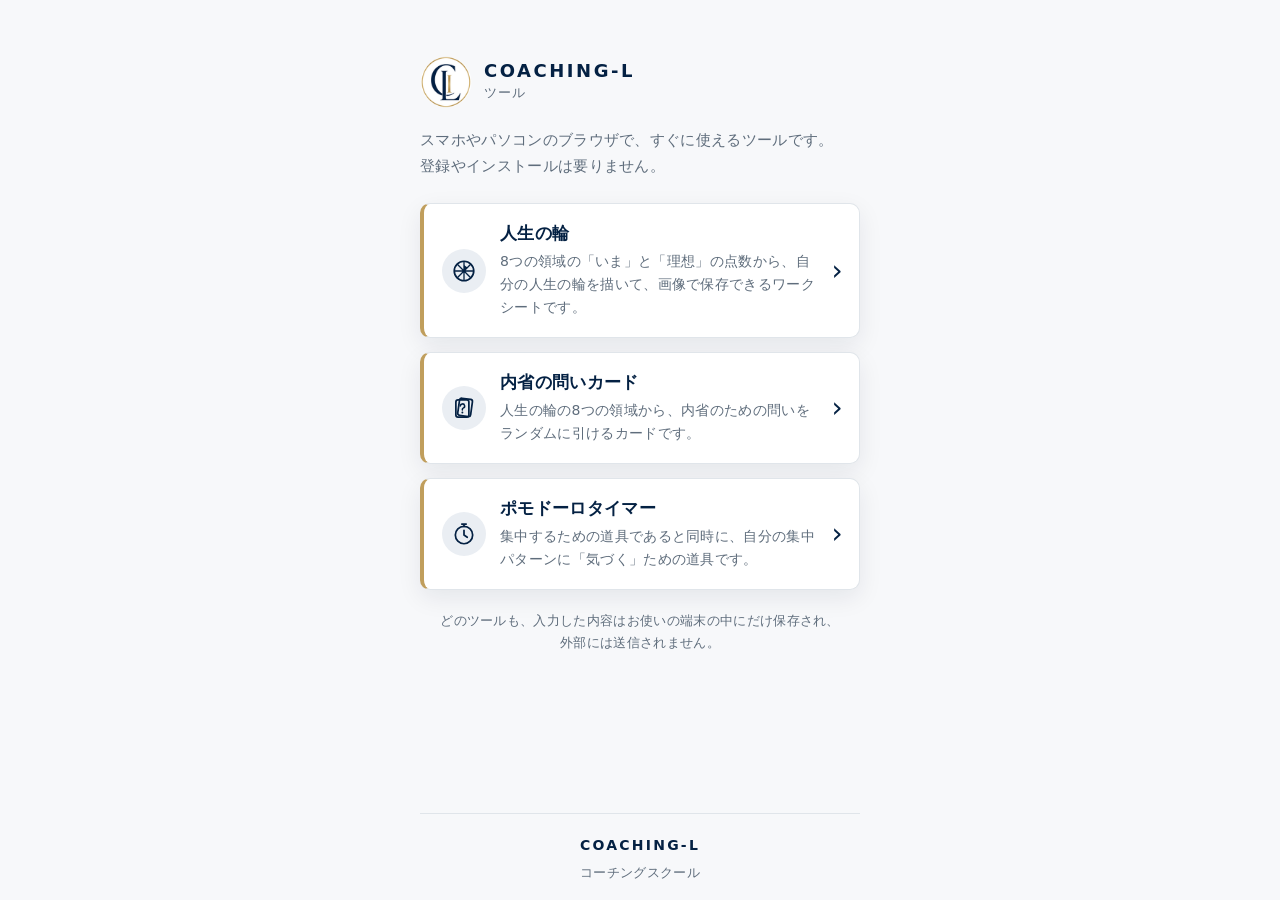
==== index.html @ bad12d6d "Add tools top page and set custom domain tools.coaching-l.net - index.html: links to the-wheel-of-li" ====
<!DOCTYPE html>
<html lang="ja">
<head>
  <meta charset="utf-8">
  <meta name="viewport" content="width=device-width, initial-scale=1, viewport-fit=cover">
  <meta http-equiv="Content-Security-Policy" content="default-src 'none'; style-src 'self'; img-src 'self'; base-uri 'none'; form-action 'none'">
  <meta name="description" content="コーチングスクール COACHING-L の、ブラウザで使える無料ツールの一覧です。">
  <meta name="format-detection" content="telephone=no">
  <meta name="referrer" content="no-referrer">
  <meta name="color-scheme" content="light dark">
  <meta name="theme-color" content="#f7f8fa" media="(prefers-color-scheme: light)">
  <meta name="theme-color" content="#02172f" media="(prefers-color-scheme: dark)">
  <title>ツール | COACHING-L</title>
  <!-- このページと 404.html は、どの URL で表示されても読み込めるように、/ から始まるパスで書く -->
  <link rel="icon" href="/icons/favicon-32.png" sizes="32x32" type="image/png">
  <link rel="icon" href="/icons/icon-192.png" sizes="192x192" type="image/png">
  <link rel="apple-touch-icon" href="/icons/apple-touch-icon.png">
  <meta name="apple-mobile-web-app-title" content="COACHING-L">
  <!-- ?v= は style.css を変えるたびに1つ上げる（ブラウザに古いファイルが残って、表示が崩れるのを防ぐ） -->
  <link rel="stylesheet" href="/style.css?v=1">
</head>
<body>
  <div class="app">
    <!-- ロゴ＋COACHING-L（各ツールと同じ組み方） -->
    <header class="brand-header">
      <img class="brand-logo" src="/icons/logo-144.png" width="52" height="52" alt="">
      <div>
        <p class="brand-name">COACHING-L</p>
        <h1 class="app-title">ツール</h1>
      </div>
    </header>
    <p class="intro"><span class="phrase">スマホやパソコンのブラウザで、</span><span class="phrase">すぐに使えるツールです。</span><span class="phrase">登録やインストールは要りません。</span></p>

    <main>
      <!-- ツールを足すときは、<li> を1つ増やす（リンク先は /リポジトリ名/） -->
      <ul class="tool-list">
        <li>
          <a class="tool-card" href="/the-wheel-of-life/">
            <svg class="tool-icon" viewBox="0 0 24 24" aria-hidden="true" focusable="false">
              <circle cx="12" cy="12" r="9" fill="none" stroke="currentColor" stroke-width="1.6"/>
              <path d="M12 3v18M3 12h18M5.6 5.6l12.8 12.8M18.4 5.6 5.6 18.4" fill="none" stroke="currentColor" stroke-width="1.2"/>
              <path d="M12 12 12 6.5 15.2 8.8Z" fill="currentColor"/>
            </svg>
            <span class="tool-body">
              <span class="tool-name">人生の輪</span>
              <span class="tool-desc">8つの領域の「いま」と「理想」の点数から、自分の人生の輪を描いて、画像で保存できるワークシートです。</span>
            </span>
            <span class="tool-arrow" aria-hidden="true">›</span>
          </a>
        </li>
        <li>
          <a class="tool-card" href="/reflection-cards/">
            <svg class="tool-icon" viewBox="0 0 24 24" aria-hidden="true" focusable="false">
              <rect x="7" y="3.5" width="12" height="16" rx="2" fill="none" stroke="currentColor" stroke-width="1.6" transform="rotate(8 13 11.5)"/>
              <rect x="4.5" y="4.5" width="12" height="16" rx="2" fill="none" stroke="currentColor" stroke-width="1.6"/>
              <path d="M8.6 10.2a2 2 0 1 1 2.6 1.9c-.5.2-.7.6-.7 1.1v.6" fill="none" stroke="currentColor" stroke-width="1.4" stroke-linecap="round"/>
              <circle cx="10.5" cy="16.2" r=".9" fill="currentColor"/>
            </svg>
            <span class="tool-body">
              <span class="tool-name">内省の問いカード</span>
              <span class="tool-desc">人生の輪の8つの領域から、内省のための問いをランダムに引けるカードです。</span>
            </span>
            <span class="tool-arrow" aria-hidden="true">›</span>
          </a>
        </li>
        <li>
          <a class="tool-card" href="/pomodoro/">
            <svg class="tool-icon" viewBox="0 0 24 24" aria-hidden="true" focusable="false">
              <circle cx="12" cy="13" r="8" fill="none" stroke="currentColor" stroke-width="1.6"/>
              <path d="M10 2.8h4M12 2.8V5M12 13V8.6M12 13l3 2" fill="none" stroke="currentColor" stroke-width="1.6" stroke-linecap="round"/>
            </svg>
            <span class="tool-body">
              <span class="tool-name">ポモドーロタイマー</span>
              <span class="tool-desc">集中するための道具であると同時に、自分の集中パターンに「気づく」ための道具です。</span>
            </span>
            <span class="tool-arrow" aria-hidden="true">›</span>
          </a>
        </li>
      </ul>

      <p class="privacy-note"><span class="phrase">どのツールも、入力した内容は</span><span class="phrase">お使いの端末の中にだけ保存され、</span><span class="phrase">外部には送信されません。</span></p>
    </main>

    <footer class="app-footer">
      <p class="footer-brand">COACHING-L</p>
      <p class="footer-note">コーチングスクール</p>
    </footer>
  </div>
</body>
</html>
---- style.css ----
/* COACHING-L ツールのトップページ
   スマホ優先。外部フォントは使わず、端末のフォントで表示します。 */

/* 色・ロゴの組み方は、各ツール（人生の輪・問いカード・ポモドーロタイマー）とそろえています。
   紺 #042143 / 濃い紺 #02172f / 金 #c09e5c / 濃い金 #98783d / 背景 #f7f8fa / 文字 #293746 */
:root {
  --bg: #f7f8fa;
  --surface: #ffffff;
  --text: #293746;
  --text-muted: #5f6d7c;
  --heading: #042143;
  --accent: #042143; /* アイコン・矢印・ボタン */
  --accent-soft: #eaeef3; /* アイコンの下地 */
  --accent-contrast: #ffffff; /* ボタンの文字 */
  --gold: #c09e5c; /* 飾りの線 */
  --border: #d3dae2;
  --line: #e0e5ea;
  --focus-ring: #98783d;

  --radius: 10px; /* カード（ホームページと同じ） */
  --shadow: 0 8px 24px rgba(2, 23, 47, 0.08);
  --font: -apple-system, BlinkMacSystemFont, "Helvetica Neue", "Noto Sans JP", "Hiragino Sans",
    "Hiragino Kaku Gothic ProN", "Yu Gothic UI", "Yu Gothic", "Meiryo", system-ui, sans-serif;

  color-scheme: light dark;
}

/* ダークモード（端末の設定に合わせて自動で切り替え）。紺を背景にして、金を差し色にする */
@media (prefers-color-scheme: dark) {
  :root {
    --bg: #02172f;
    --surface: #0a2945;
    --text: #e9edf1;
    --text-muted: #a8b4c2;
    --heading: #f3f5f8;
    --accent: #c09e5c;
    --accent-soft: #0f3152;
    --accent-contrast: #02172f;
    --gold: #c09e5c;
    --border: #24476b;
    --line: #1a3a5c;
    --focus-ring: #c09e5c;

    --shadow: none;
  }
}

/* ---------- 基本 ---------- */

*,
*::before,
*::after {
  box-sizing: border-box;
}

html {
  -webkit-text-size-adjust: 100%;
  text-size-adjust: 100%;
}

body {
  margin: 0;
  min-height: 100vh;
  min-height: 100dvh;
  background: var(--bg);
  color: var(--text);
  font-family: var(--font);
  font-size: 16px;
  line-height: 1.7;
  letter-spacing: 0.02em;
  -webkit-font-smoothing: antialiased;
  -webkit-tap-highlight-color: transparent;
}

p,
h1,
h2,
ul {
  margin: 0;
}

:focus-visible {
  outline: 3px solid var(--focus-ring);
  outline-offset: 2px;
}

/* 文の途中で折り返さず、意味のまとまりごとに改行する */
.phrase {
  display: inline-block;
}

/* ---------- 画面の枠 ---------- */

.app {
  display: flex;
  flex-direction: column;
  width: 100%;
  max-width: 480px;
  min-height: 100vh;
  min-height: 100dvh;
  margin: 0 auto;
  padding: max(28px, env(safe-area-inset-top)) max(20px, env(safe-area-inset-right))
    max(16px, env(safe-area-inset-bottom)) max(20px, env(safe-area-inset-left));
}

main {
  flex: 1;
}

/* ---------- ロゴ＋COACHING-L ---------- */

.brand-header {
  display: flex;
  align-items: center;
  gap: 12px;
}

.brand-logo {
  flex: none;
  width: 52px;
  height: 52px;
}

.brand-name {
  color: var(--heading);
  font-size: 1.125rem;
  font-weight: 700;
  line-height: 1.25;
  letter-spacing: 0.14em;
}

.app-title {
  font-size: 0.8125rem;
  font-weight: 500;
  color: var(--text-muted);
  letter-spacing: 0.08em;
}

.intro {
  margin-top: 20px;
  color: var(--text-muted);
  font-size: 0.9375rem;
}

/* ---------- ツールの一覧 ---------- */

.tool-list {
  display: grid;
  gap: 14px;
  margin-top: 24px;
  padding: 0;
  list-style: none;
}

/* カード全体を1つのリンクにして、どこを押しても開けるようにする */
.tool-card {
  display: flex;
  align-items: center;
  gap: 14px;
  padding: 18px 16px 18px 18px;
  border: 1px solid var(--line);
  border-left: 4px solid var(--gold);
  border-radius: var(--radius);
  background: var(--surface);
  box-shadow: var(--shadow);
  color: inherit;
  text-decoration: none;
  transition: border-color 0.15s ease, transform 0.15s ease;
}

.tool-card:active {
  transform: scale(0.99);
}

@media (hover: hover) {
  .tool-card:hover {
    border-color: var(--border);
    border-left-color: var(--gold);
  }

  .tool-card:hover .tool-arrow {
    transform: translateX(3px);
  }
}

.tool-icon {
  flex: none;
  width: 44px;
  height: 44px;
  padding: 9px;
  border-radius: 50%;
  background: var(--accent-soft);
  color: var(--accent);
}

.tool-body {
  display: flex;
  flex: 1;
  flex-direction: column;
  gap: 4px;
  min-width: 0;
}

.tool-name {
  color: var(--heading);
  font-size: 1.0625rem;
  font-weight: 700;
  line-height: 1.4;
}

.tool-desc {
  color: var(--text-muted);
  font-size: 0.875rem;
  line-height: 1.65;
}

.tool-arrow {
  flex: none;
  color: var(--accent);
  font-size: 1.75rem;
  line-height: 1;
  transition: transform 0.15s ease;
}

.privacy-note {
  margin-top: 20px;
  color: var(--text-muted);
  font-size: 0.8125rem;
  text-align: center;
}

/* ---------- ページが見つからないとき（404.html） ---------- */

.not-found {
  margin-top: 32px;
  padding: 24px 20px;
  border: 1px solid var(--line);
  border-radius: var(--radius);
  background: var(--surface);
  box-shadow: var(--shadow);
  text-align: center;
}

.not-found-title {
  color: var(--heading);
  font-size: 1.125rem;
  font-weight: 700;
}

.not-found-text {
  margin-top: 8px;
  color: var(--text-muted);
  font-size: 0.9375rem;
}

.home-link {
  display: inline-block;
  margin-top: 20px;
  padding: 12px 24px;
  border-radius: 8px;
  background: var(--accent);
  color: var(--accent-contrast);
  font-weight: 700;
  text-decoration: none;
}

/* ---------- フッター ---------- */

.app-footer {
  margin-top: 40px;
  padding-top: 20px;
  border-top: 1px solid var(--line);
  text-align: center;
  color: var(--text-muted);
}

.footer-brand {
  color: var(--heading);
  font-size: 0.875rem;
  font-weight: 700;
  letter-spacing: 0.16em;
}

.footer-note {
  margin-top: 4px;
  font-size: 0.8125rem;
}

/* ---------- 大きめの画面 ---------- */

@media (min-width: 600px) {
  .app {
    padding-top: 56px;
  }
}

/* ---------- 動きを減らす設定 ---------- */

@media (prefers-reduced-motion: reduce) {
  .tool-card,
  .tool-arrow {
    transition: none !important;
  }

  .tool-card:active {
    transform: none;
  }
}
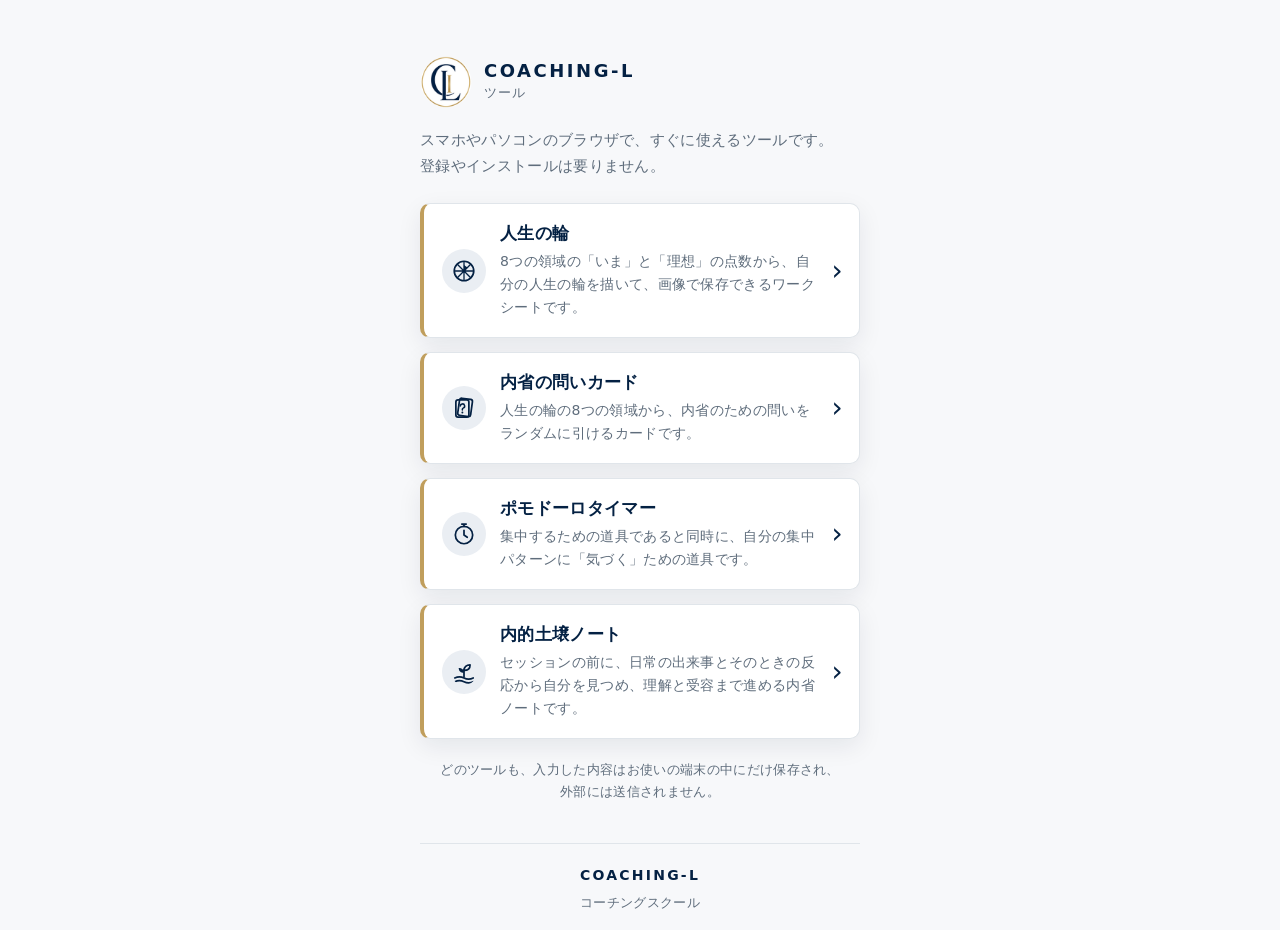
==== commit 3e1f16b6: "ツール一覧に「内的土壌ノート」を追加 - index.html のツール一覧に4つ目のカードを追加（リンク先 /inner-ground-theory/、   土壌と芽のアイコン。ほかのカードと同じ組" ====
--- a/index.html
+++ b/index.html
@@ -76,6 +76,21 @@
             <span class="tool-arrow" aria-hidden="true">›</span>
           </a>
         </li>
+        <li>
+          <a class="tool-card" href="/inner-ground-theory/">
+            <svg class="tool-icon" viewBox="0 0 24 24" aria-hidden="true" focusable="false">
+              <path d="M3.5 17.5c2.8-1.4 5.7-1.4 8.5 0s5.7 1.4 8.5 0M3.5 21c2.8-1.4 5.7-1.4 8.5 0s5.7 1.4 8.5 0" fill="none" stroke="currentColor" stroke-width="1.6" stroke-linecap="round"/>
+              <path d="M12 16.5V9.8" fill="none" stroke="currentColor" stroke-width="1.6" stroke-linecap="round"/>
+              <path d="M12 10.6c0-3.1 2.2-5.1 5.6-5.1 0 3.2-2.2 5.1-5.6 5.1Z" fill="none" stroke="currentColor" stroke-width="1.6" stroke-linejoin="round"/>
+              <path d="M12 12.8c0-2.7-1.9-4.5-4.9-4.5 0 2.8 1.9 4.5 4.9 4.5Z" fill="currentColor"/>
+            </svg>
+            <span class="tool-body">
+              <span class="tool-name">内的土壌ノート</span>
+              <span class="tool-desc">セッションの前に、日常の出来事とそのときの反応から自分を見つめ、理解と受容まで進める内省ノートです。</span>
+            </span>
+            <span class="tool-arrow" aria-hidden="true">›</span>
+          </a>
+        </li>
       </ul>
 
       <p class="privacy-note"><span class="phrase">どのツールも、入力した内容は</span><span class="phrase">お使いの端末の中にだけ保存され、</span><span class="phrase">外部には送信されません。</span></p>
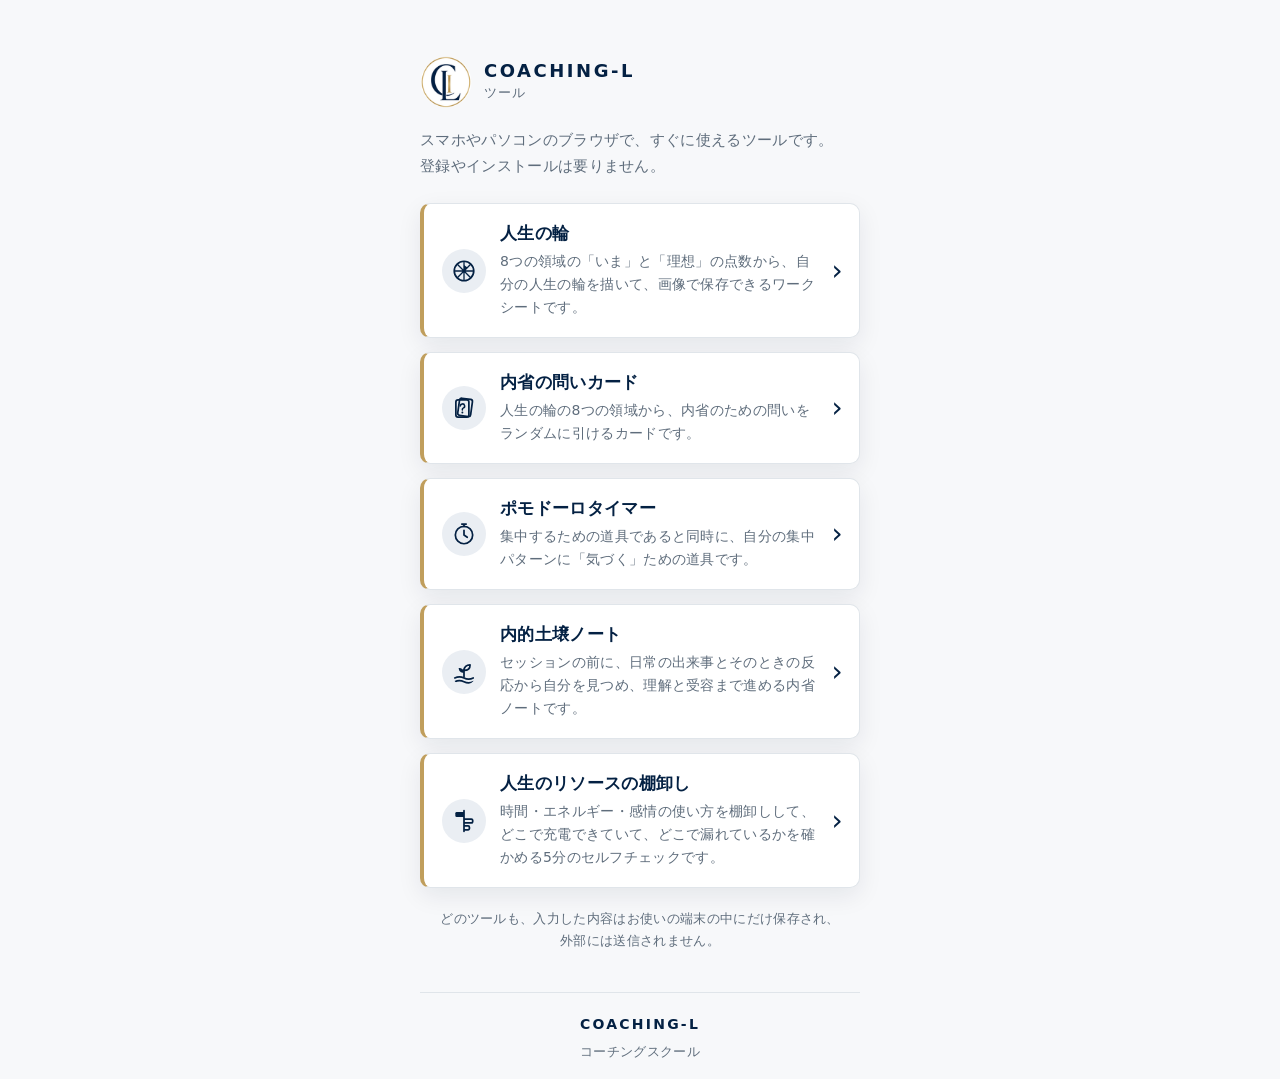
==== commit 9d9087fd: "「人生のリソースの棚卸し」をツール一覧に追加 - index.html のツール一覧に、人生のリソースの棚卸し（/resource-check/）のカードを追加。アイコンは、0 を真ん中に左右へ伸びる" ====
--- a/index.html
+++ b/index.html
@@ -91,6 +91,21 @@
             <span class="tool-arrow" aria-hidden="true">›</span>
           </a>
         </li>
+        <li>
+          <a class="tool-card" href="/resource-check/">
+            <svg class="tool-icon" viewBox="0 0 24 24" aria-hidden="true" focusable="false">
+              <path d="M12 2.5v19" fill="none" stroke="currentColor" stroke-width="1.6" stroke-linecap="round"/>
+              <path d="M12 3.6H5.2a1.2 1.2 0 0 0-1.2 1.2v2.4a1.2 1.2 0 0 0 1.2 1.2H12Z" fill="currentColor"/>
+              <path d="M12 10.2h6.8a1.2 1.2 0 0 1 1.2 1.2v1.2a1.2 1.2 0 0 1-1.2 1.2H12" fill="none" stroke="currentColor" stroke-width="1.6" stroke-linejoin="round"/>
+              <path d="M12 16.6h3.8a1.2 1.2 0 0 1 1.2 1.2v1.2a1.2 1.2 0 0 1-1.2 1.2H12" fill="none" stroke="currentColor" stroke-width="1.6" stroke-linejoin="round"/>
+            </svg>
+            <span class="tool-body">
+              <span class="tool-name">人生のリソースの棚卸し</span>
+              <span class="tool-desc">時間・エネルギー・感情の使い方を棚卸しして、どこで充電できていて、どこで漏れているかを確かめる5分のセルフチェックです。</span>
+            </span>
+            <span class="tool-arrow" aria-hidden="true">›</span>
+          </a>
+        </li>
       </ul>
 
       <p class="privacy-note"><span class="phrase">どのツールも、入力した内容は</span><span class="phrase">お使いの端末の中にだけ保存され、</span><span class="phrase">外部には送信されません。</span></p>
